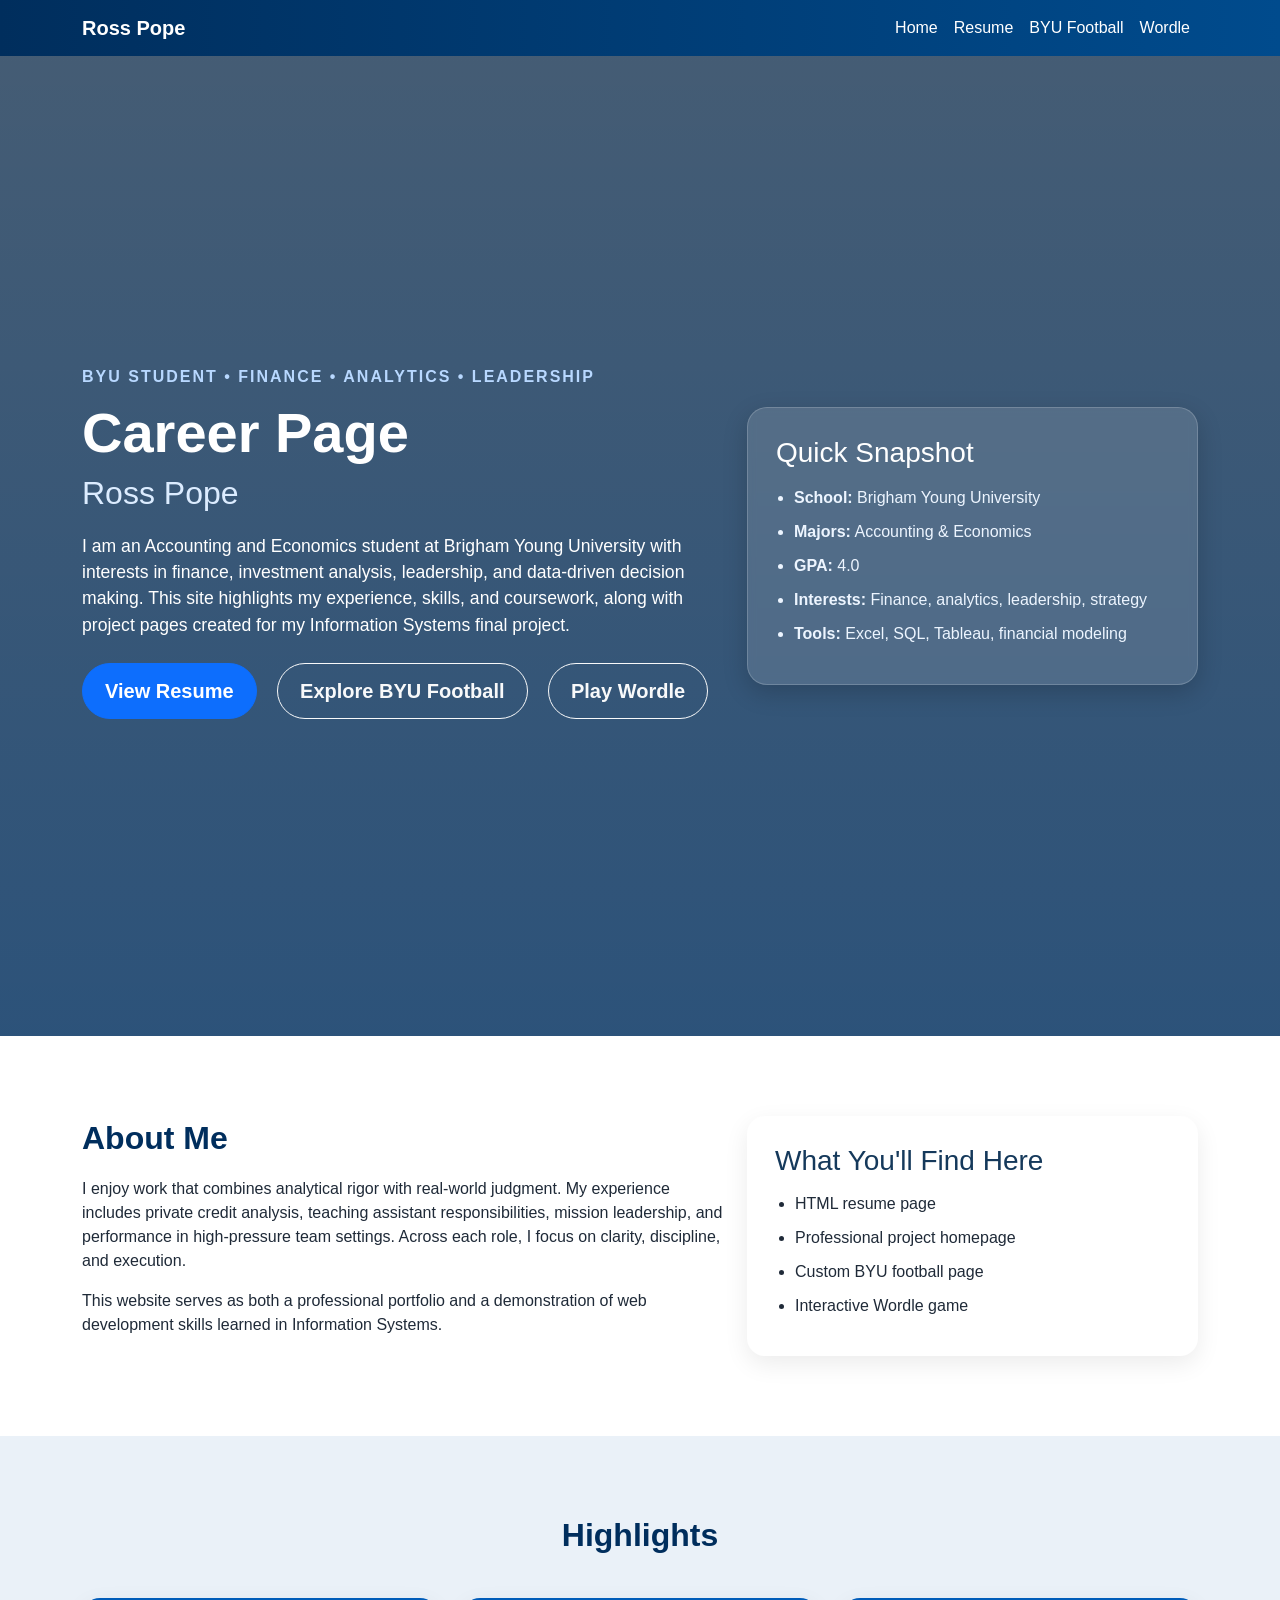
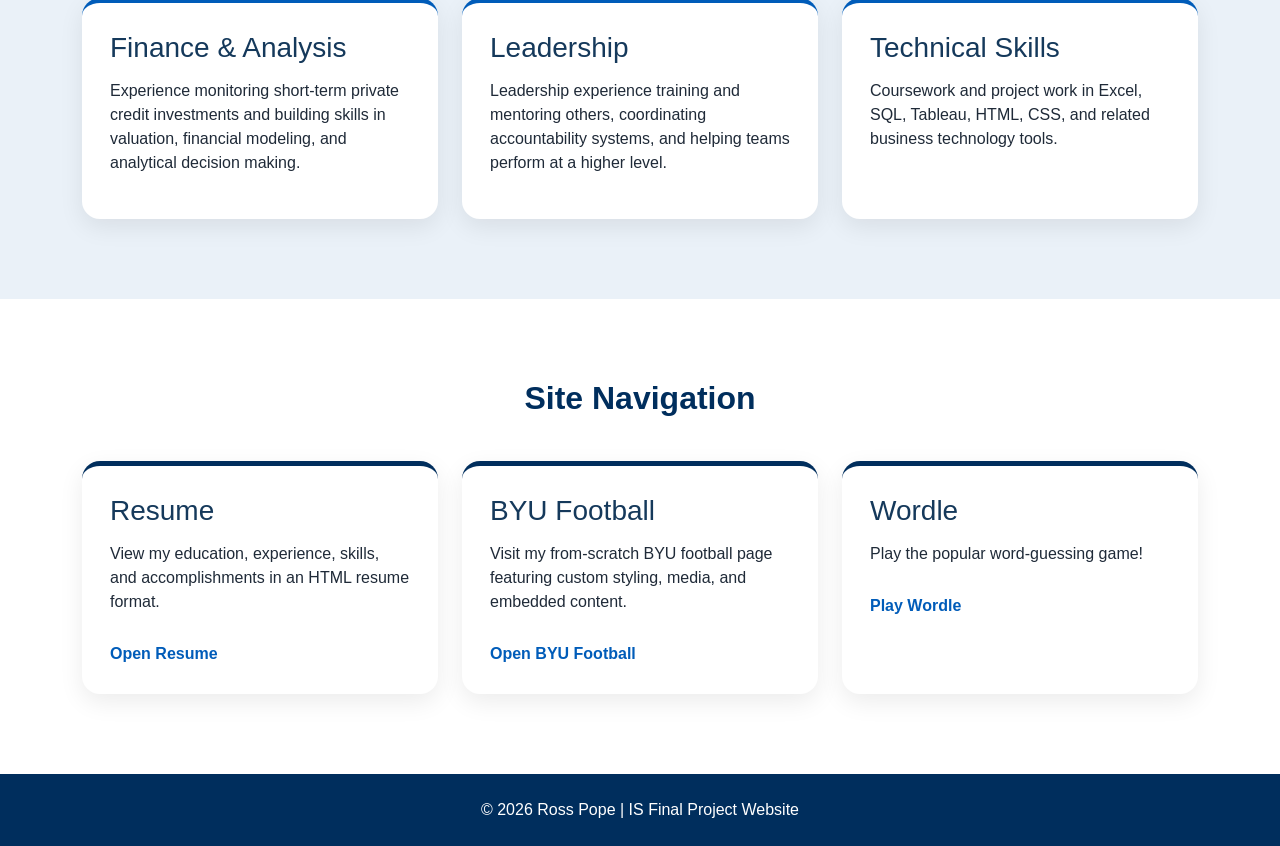
==== index.html @ 929b32e4 "Add files via upload" ====
<!DOCTYPE html>
<html lang="en">
<head>
    <meta charset="UTF-8">
    <meta name="viewport" content="width=device-width, initial-scale=1.0">
    <title>Ross Pope | Career Page</title>

    <link rel="stylesheet" href="https://cdn.jsdelivr.net/npm/bootstrap@5.3.3/dist/css/bootstrap.min.css">
    <link rel="stylesheet" href="assets/homepage.css">
</head>
<body>

    <!-- Navigation -->
    <nav class="navbar navbar-expand-lg navbar-dark custom-navbar sticky-top">
        <div class="container">
            <a class="navbar-brand fw-bold" href="homepage.html">Ross Pope</a>

            <button class="navbar-toggler" type="button" data-bs-toggle="collapse" data-bs-target="#navbarNav">
                <span class="navbar-toggler-icon"></span>
            </button>

            <div class="collapse navbar-collapse" id="navbarNav">
                <ul class="navbar-nav ms-auto">
                    <li class="nav-item"><a class="nav-link active" href="homepage.html">Home</a></li>
                    <li class="nav-item"><a class="nav-link" href="pages/resume.html">Resume</a></li>
                    <li class="nav-item"><a class="nav-link" href="pages/scratch.html">BYU Football</a></li>
                    <li class="nav-item"><a class="nav-link" href="wordle.html">Wordle</a></li>
                </ul>
            </div>
        </div>
    </nav>

    <!-- Hero Section -->
    <header class="hero-section">
        <div class="container">
            <div class="row align-items-center min-vh-100">
                <div class="col-lg-7">
                    <p class="hero-tag">BYU Student • Finance • Analytics • Leadership</p>
                    <h1 class="display-4 fw-bold">Career Page</h1>
                    <h2 class="hero-subtitle">Ross Pope</h2>
                    <p class="hero-text">
                        I am an Accounting and Economics student at Brigham Young University with interests in
                        finance, investment analysis, leadership, and data-driven decision making. This site highlights
                        my experience, skills, and coursework, along with project pages created for my Information Systems final project.
                    </p>

                    <div class="hero-buttons">
                        <a href="pages/resume.html" class="btn btn-primary btn-lg me-3 mb-2">View Resume</a>
                        <a href="pages/scratch.html" class="btn btn-outline-light btn-lg me-3 mb-2">Explore BYU Football</a>
                        <a href="wordle.html" class="btn btn-outline-light btn-lg mb-2">Play Wordle</a>
                    </div>
                </div>

                <div class="col-lg-5">
                    <div class="profile-card">
                        <h3>Quick Snapshot</h3>
                        <ul>
                            <li><strong>School:</strong> Brigham Young University</li>
                            <li><strong>Majors:</strong> Accounting & Economics</li>
                            <li><strong>GPA:</strong> 4.0</li>
                            <li><strong>Interests:</strong> Finance, analytics, leadership, strategy</li>
                            <li><strong>Tools:</strong> Excel, SQL, Tableau, financial modeling</li>
                        </ul>
                    </div>
                </div>
            </div>
        </div>
    </header>

    <!-- About Section -->
    <section class="section-block bg-white">
        <div class="container">
            <div class="row g-4 align-items-center">
                <div class="col-lg-7">
                    <h2 class="section-title">About Me</h2>
                    <p>
                        I enjoy work that combines analytical rigor with real-world judgment. My experience includes
                        private credit analysis, teaching assistant responsibilities, mission leadership, and performance
                        in high-pressure team settings. Across each role, I focus on clarity, discipline, and execution.
                    </p>
                    <p>
                        This website serves as both a professional portfolio and a demonstration of web development skills
                        learned in Information Systems.
                    </p>
                </div>

                <div class="col-lg-5">
                    <div class="info-card">
                        <h3>What You'll Find Here</h3>
                        <ul>
                            <li>HTML resume page</li>
                            <li>Professional project homepage</li>
                            <li>Custom BYU football page</li>
                            <li>Interactive Wordle game</li>
                        </ul>
                    </div>
                </div>
            </div>
        </div>
    </section>

    <!-- Highlights Section -->
    <section class="section-block light-section">
        <div class="container">
            <h2 class="section-title text-center">Highlights</h2>

            <div class="row g-4 mt-2">
                <div class="col-md-4">
                    <div class="highlight-card h-100">
                        <h3>Finance & Analysis</h3>
                        <p>
                            Experience monitoring short-term private credit investments and building skills in valuation,
                            financial modeling, and analytical decision making.
                        </p>
                    </div>
                </div>

                <div class="col-md-4">
                    <div class="highlight-card h-100">
                        <h3>Leadership</h3>
                        <p>
                            Leadership experience training and mentoring others, coordinating accountability systems,
                            and helping teams perform at a higher level.
                        </p>
                    </div>
                </div>

                <div class="col-md-4">
                    <div class="highlight-card h-100">
                        <h3>Technical Skills</h3>
                        <p>
                            Coursework and project work in Excel, SQL, Tableau, HTML, CSS, and related business technology tools.
                        </p>
                    </div>
                </div>
            </div>
        </div>
    </section>

    <!-- Navigation Tiles -->
    <section class="section-block bg-white">
        <div class="container">
            <h2 class="section-title text-center">Site Navigation</h2>

            <div class="row g-4 mt-2">
                <div class="col-md-4">
                    <div class="nav-tile h-100">
                        <h3>Resume</h3>
                        <p>View my education, experience, skills, and accomplishments in an HTML resume format.</p>
                        <a href="pages/resume.html" class="tile-link">Open Resume</a>
                    </div>
                </div>

                <div class="col-md-4">
                    <div class="nav-tile h-100">
                        <h3>BYU Football</h3>
                        <p>Visit my from-scratch BYU football page featuring custom styling, media, and embedded content.</p>
                        <a href="pages/scratch.html" class="tile-link">Open BYU Football</a>
                    </div>
                </div>

                <div class="col-md-4">
                    <div class="nav-tile h-100">
                        <h3>Wordle</h3>
                        <p>Play the popular word-guessing game!</p>
                        <a href="wordle.html" class="tile-link">Play Wordle</a>
                    </div>
                </div>
            </div>
        </div>
    </section>

    <!-- Footer -->
    <footer class="site-footer">
        <div class="container text-center">
            <p>&copy; 2026 Ross Pope | IS Final Project Website</p>
        </div>
    </footer>

    <script src="https://cdn.jsdelivr.net/npm/bootstrap@5.3.3/dist/js/bootstrap.bundle.min.js"></script>
</body>
</html>
---- assets/homepage.css ----
body {
    font-family: Arial, Helvetica, sans-serif;
    color: #1f2a38;
    background-color: #f5f8fc;
    margin: 0;
    padding: 0;
}

.custom-navbar {
    background: linear-gradient(to right, #002e5d, #004b8d);
}

.navbar-brand,
.nav-link {
    color: white !important;
}

.nav-link:hover {
    color: #cfe5ff !important;
}

.hero-section {
    background: linear-gradient(rgba(0, 32, 64, 0.72), rgba(0, 46, 93, 0.82)),
                url('https://images.unsplash.com/photo-1508098682722-e99c643e7485?auto=format&fit=crop&w=1400&q=80');
    background-size: cover;
    background-position: center;
    color: white;
    padding: 40px 0;
}

.hero-tag {
    text-transform: uppercase;
    letter-spacing: 2px;
    font-weight: bold;
    color: #b8d8ff;
    margin-bottom: 10px;
}

.hero-subtitle {
    font-size: 2rem;
    margin-bottom: 20px;
    color: #dcecff;
}

.hero-text {
    font-size: 1.1rem;
    max-width: 700px;
    margin-bottom: 25px;
}

.hero-buttons .btn {
    border-radius: 999px;
    padding: 12px 22px;
    font-weight: bold;
}

.profile-card {
    background-color: rgba(255, 255, 255, 0.13);
    border: 1px solid rgba(255, 255, 255, 0.18);
    backdrop-filter: blur(4px);
    padding: 28px;
    border-radius: 20px;
    box-shadow: 0 8px 24px rgba(0, 0, 0, 0.18);
}

.profile-card h3 {
    margin-bottom: 16px;
    color: white;
}

.profile-card ul {
    padding-left: 18px;
    margin-bottom: 0;
}

.profile-card li {
    margin-bottom: 10px;
    color: #edf5ff;
}

.section-block {
    padding: 80px 0;
}

.section-title {
    color: #002e5d;
    font-size: 2rem;
    font-weight: bold;
    margin-bottom: 20px;
}

.light-section {
    background-color: #eaf1f8;
}

.info-card,
.highlight-card,
.nav-tile {
    background-color: white;
    border-radius: 18px;
    padding: 28px;
    box-shadow: 0 8px 24px rgba(0, 0, 0, 0.08);
    height: 100%;
}

.info-card h3,
.highlight-card h3,
.nav-tile h3 {
    color: #15395b;
    margin-bottom: 14px;
}

.info-card ul {
    padding-left: 20px;
    margin-bottom: 0;
}

.info-card li {
    margin-bottom: 10px;
}

.highlight-card {
    border-top: 5px solid #005cb9;
}

.nav-tile {
    border-top: 5px solid #002e5d;
}

.tile-link {
    display: inline-block;
    margin-top: 12px;
    font-weight: bold;
    color: #005cb9;
    text-decoration: none;
}

.tile-link:hover {
    text-decoration: underline;
}

.site-footer {
    background-color: #002e5d;
    color: white;
    padding: 24px 0;
    margin-top: 0;
}

.site-footer p {
    margin: 0;
}

@media (max-width: 991px) {
    .hero-section {
        text-align: center;
    }

    .hero-text {
        margin-left: auto;
        margin-right: auto;
    }

    .profile-card {
        margin-top: 30px;
    }
}

@media (max-width: 576px) {
    .section-title {
        font-size: 1.6rem;
    }

    .hero-subtitle {
        font-size: 1.5rem;
    }

    .hero-text {
        font-size: 1rem;
    }
}
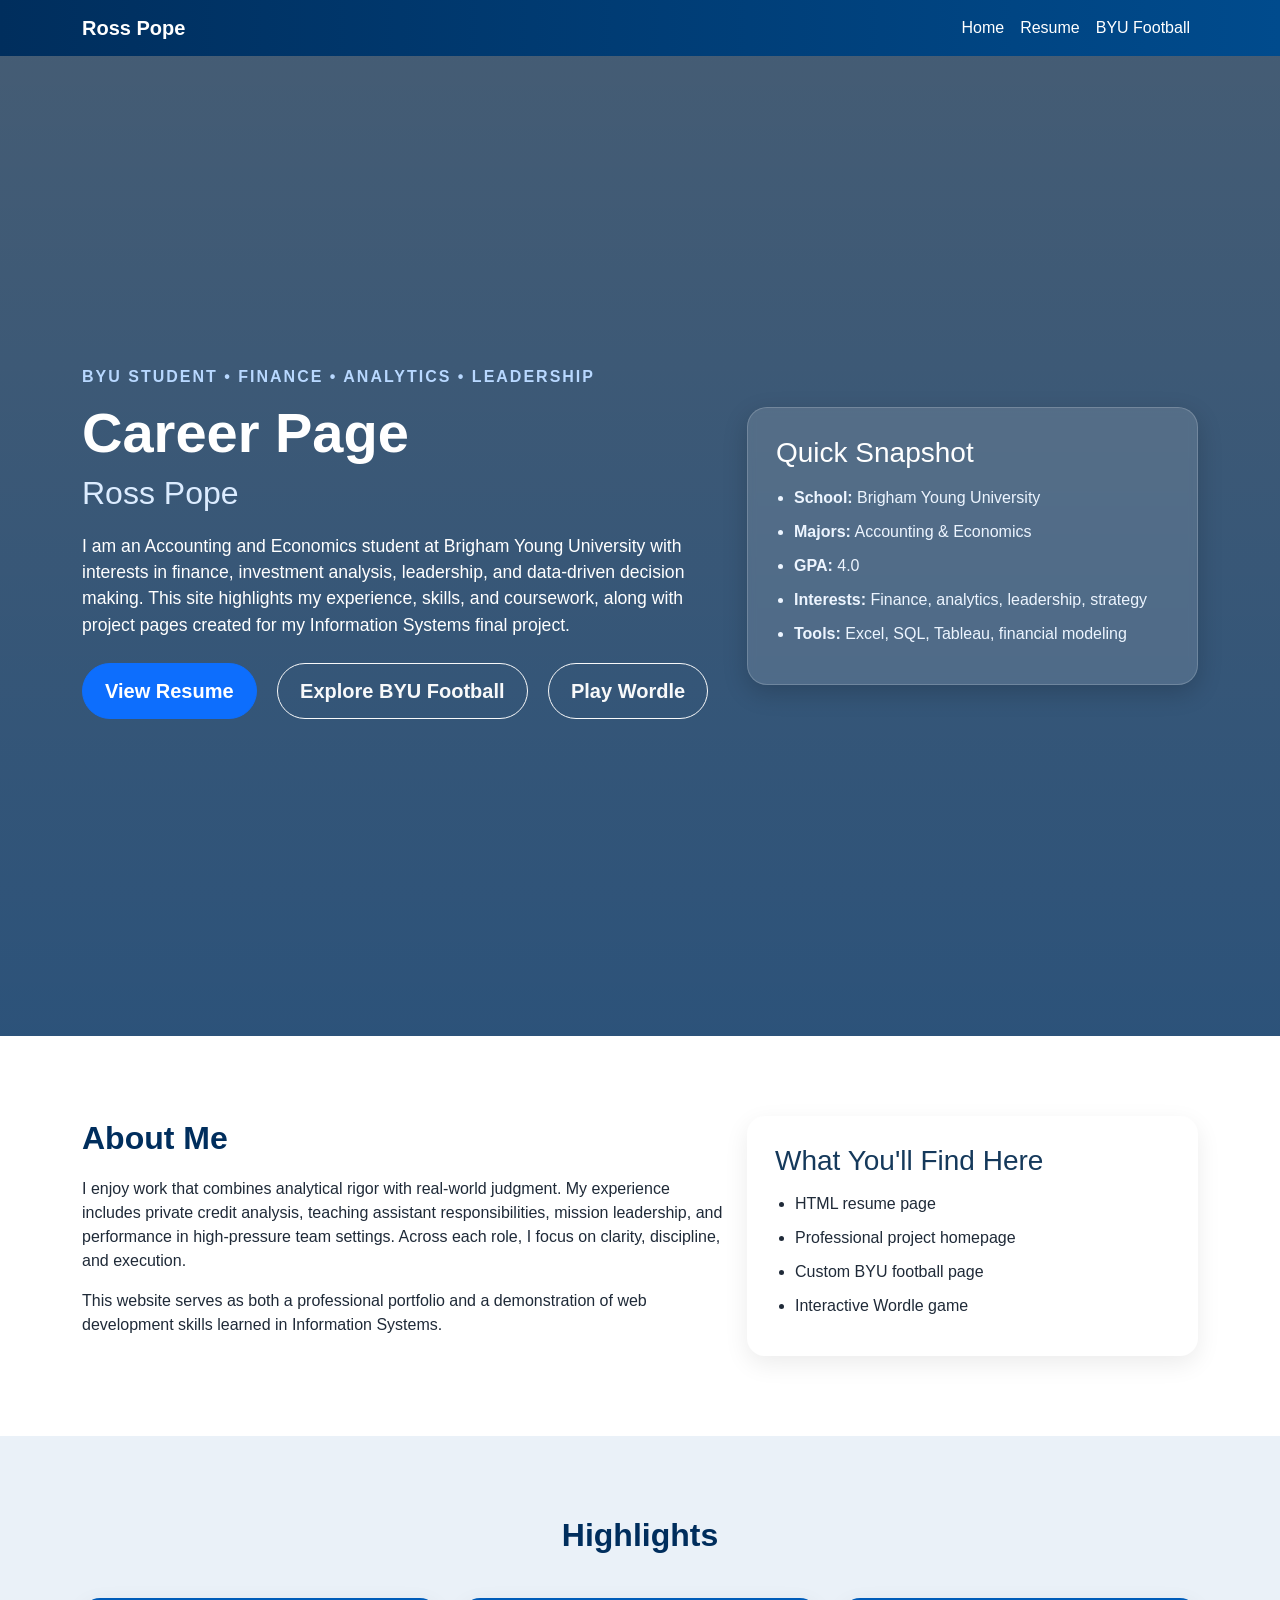
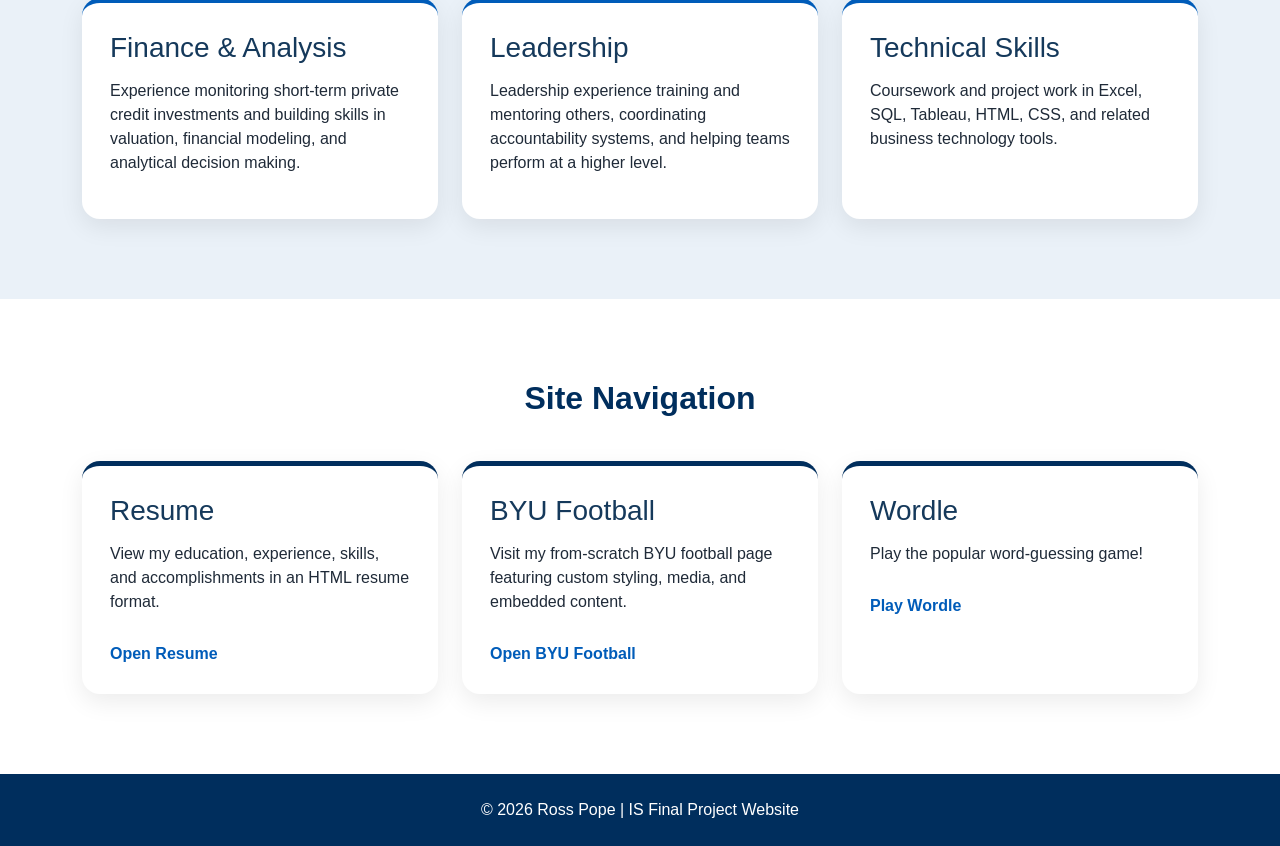
==== commit b0324294: "Update index.html" ====
--- a/index.html
+++ b/index.html
@@ -24,7 +24,6 @@
                     <li class="nav-item"><a class="nav-link active" href="homepage.html">Home</a></li>
                     <li class="nav-item"><a class="nav-link" href="pages/resume.html">Resume</a></li>
                     <li class="nav-item"><a class="nav-link" href="pages/scratch.html">BYU Football</a></li>
-                    <li class="nav-item"><a class="nav-link" href="wordle.html">Wordle</a></li>
                 </ul>
             </div>
         </div>
@@ -47,7 +46,7 @@
                     <div class="hero-buttons">
                         <a href="pages/resume.html" class="btn btn-primary btn-lg me-3 mb-2">View Resume</a>
                         <a href="pages/scratch.html" class="btn btn-outline-light btn-lg me-3 mb-2">Explore BYU Football</a>
-                        <a href="wordle.html" class="btn btn-outline-light btn-lg mb-2">Play Wordle</a>
+                        <a href="pages/wordle.html" class="btn btn-outline-light btn-lg mb-2">Play Wordle</a>
                     </div>
                 </div>
 
@@ -163,7 +162,7 @@
                     <div class="nav-tile h-100">
                         <h3>Wordle</h3>
                         <p>Play the popular word-guessing game!</p>
-                        <a href="wordle.html" class="tile-link">Play Wordle</a>
+                        <a href="pages/wordle.html" class="tile-link">Play Wordle</a>
                     </div>
                 </div>
             </div>
@@ -179,4 +178,4 @@
 
     <script src="https://cdn.jsdelivr.net/npm/bootstrap@5.3.3/dist/js/bootstrap.bundle.min.js"></script>
 </body>
-</html>+</html>
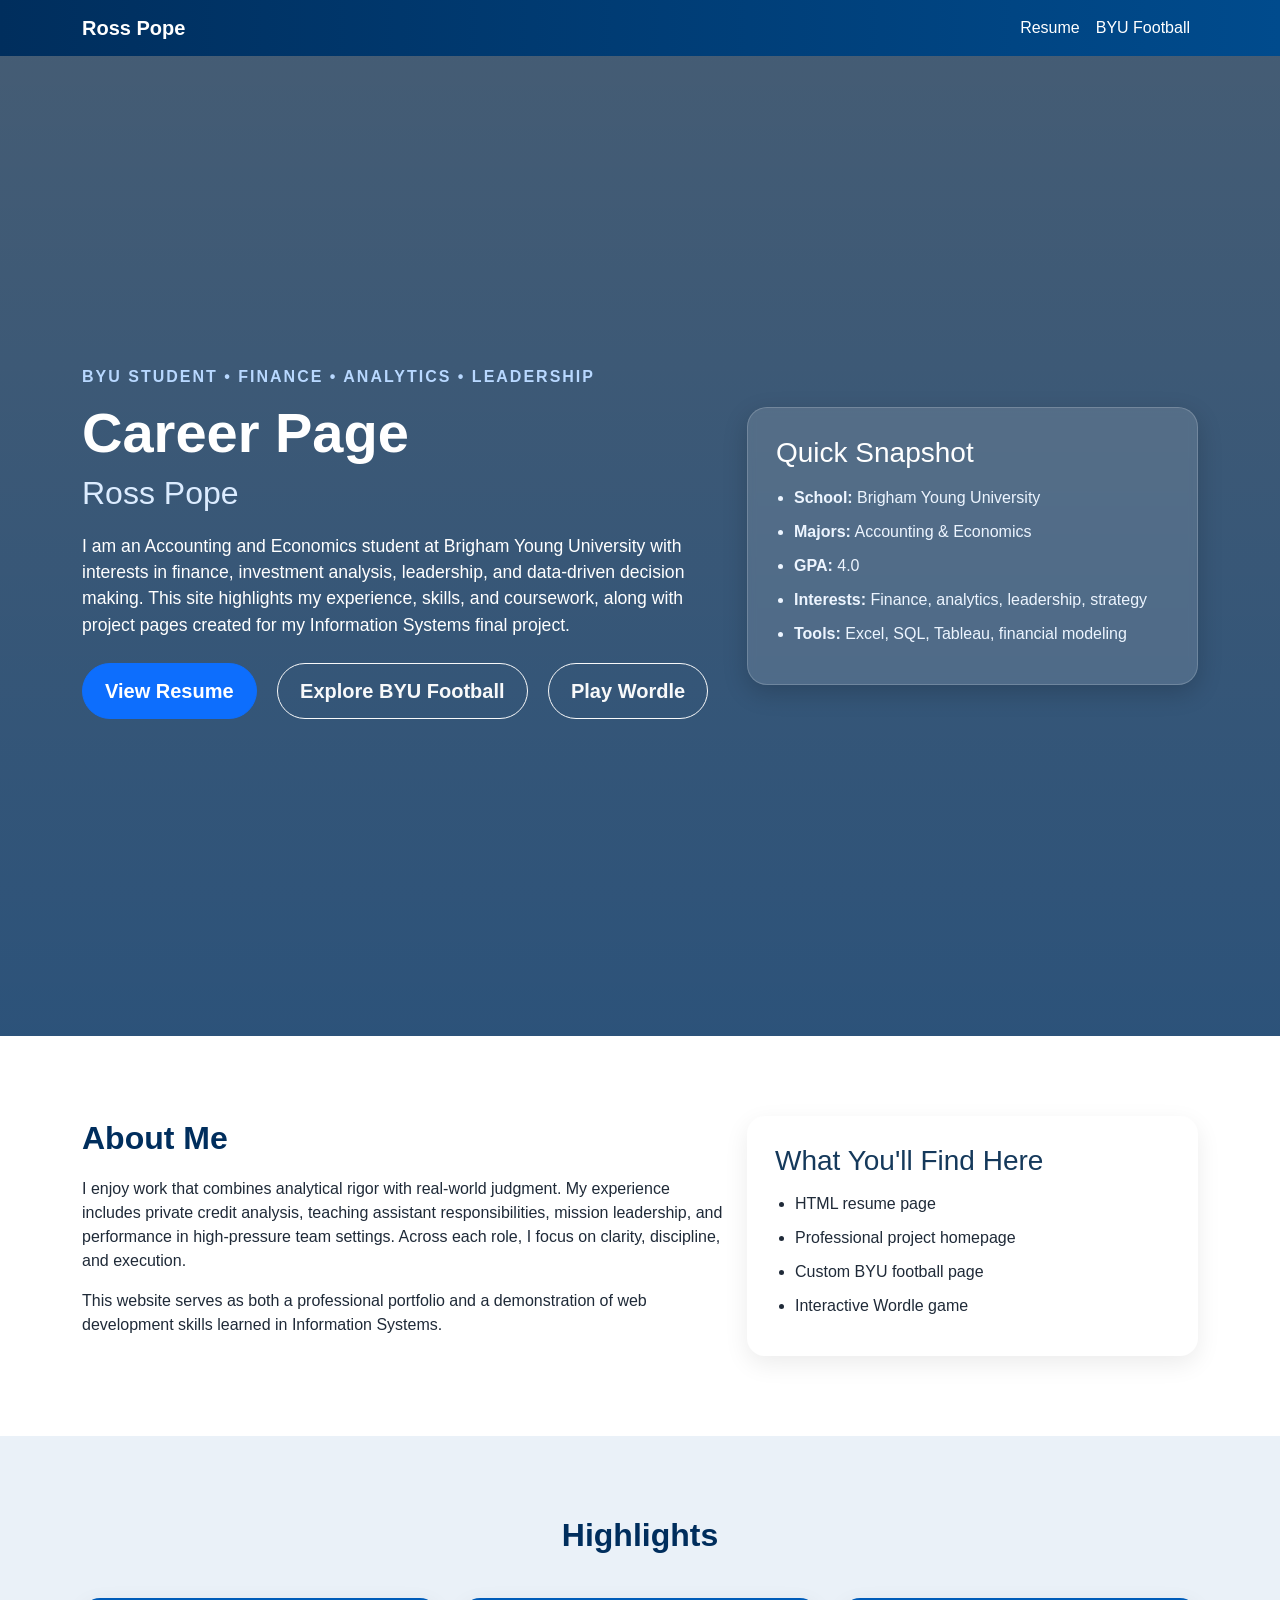
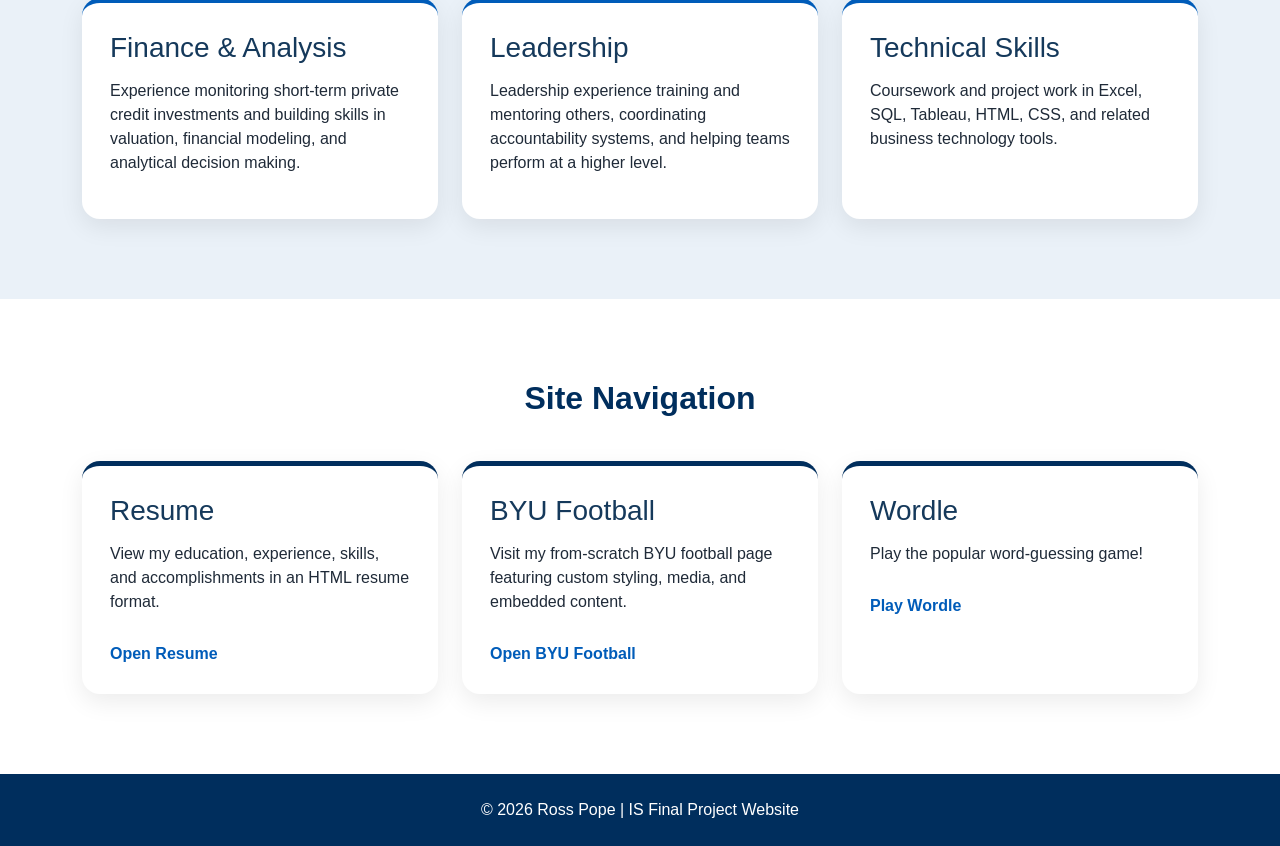
==== commit 907746b6: "Update index.html" ====
--- a/index.html
+++ b/index.html
@@ -21,7 +21,6 @@
 
             <div class="collapse navbar-collapse" id="navbarNav">
                 <ul class="navbar-nav ms-auto">
-                    <li class="nav-item"><a class="nav-link active" href="homepage.html">Home</a></li>
                     <li class="nav-item"><a class="nav-link" href="pages/resume.html">Resume</a></li>
                     <li class="nav-item"><a class="nav-link" href="pages/scratch.html">BYU Football</a></li>
                 </ul>
